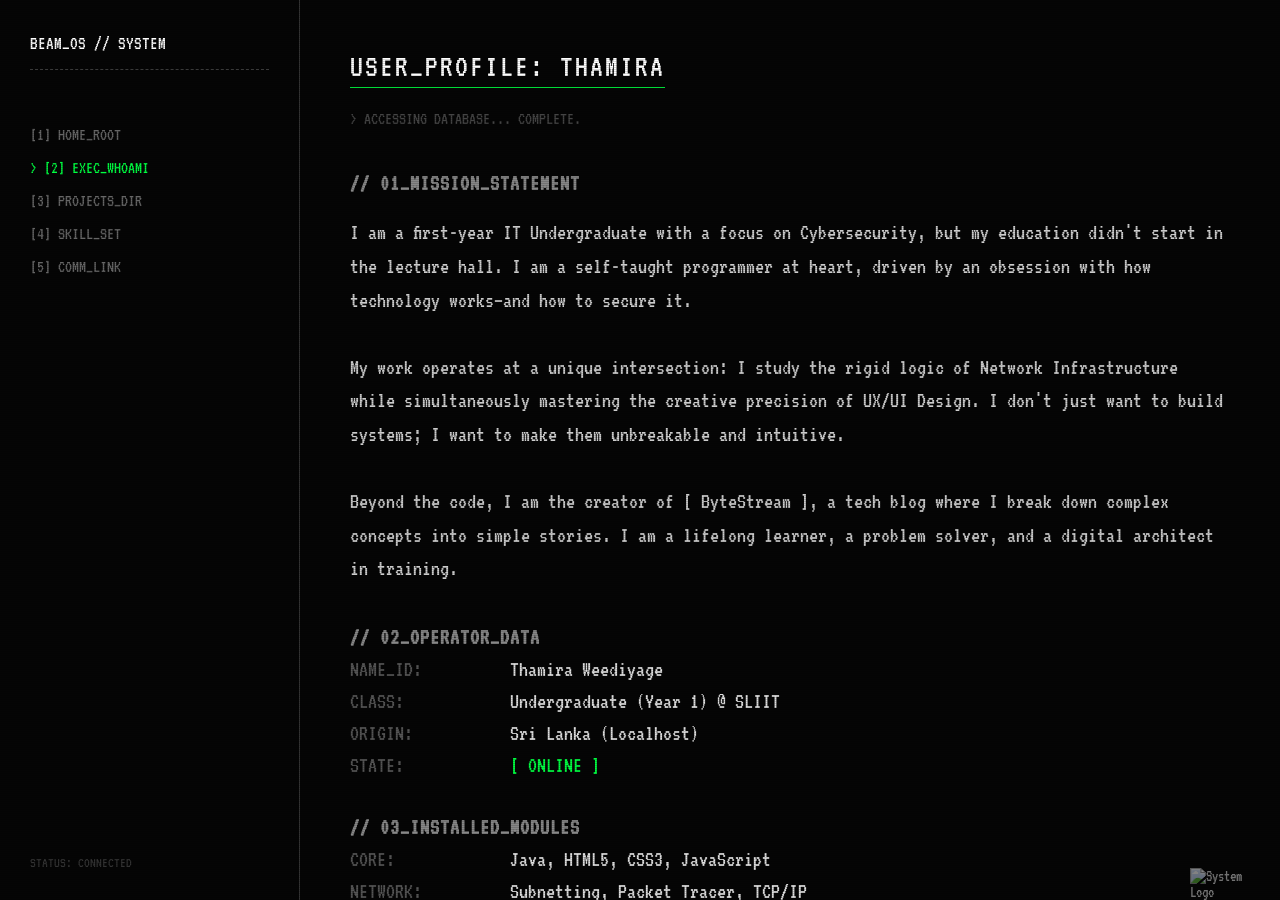
==== about_me.html @ 4b9a8a67 "Updated site style" ====
<!DOCTYPE html>
<html lang="en">
<head>
    <meta charset="UTF-8">
    <meta name="viewport" content="width=device-width, initial-scale=1.0">
    <title>SYSTEM_ROOT // ABOUT</title>
    <link rel="stylesheet" href="style.css">
    <link href="https://fonts.googleapis.com/css2?family=VT323&display=swap" rel="stylesheet">
    
    <style>
        /* --- CLEAN SPLIT LAYOUT (NO SHADING) --- */
        
        body {
            overflow: hidden; /* Stops whole page scrolling */
            background-color: #050505; /* Pure flat black background */
            /* Ensure no other background images interfere */
            background-image: none; 
        }

        .layout-container {
            display: flex;
            height: 100vh;
            width: 100vw;
            position: relative;
            z-index: 5;
        }

        /* --- LEFT SIDEBAR (MENU) --- */
        .sidebar {
            width: 300px;
            height: 100%;
            /* SIMPLE DIVIDER LINE - NO BACKGROUND COLOR */
            border-right: 1px solid #333; 
            background: transparent; /* No shading, no dimming */
            padding: 30px;
            box-sizing: border-box;
            display: flex;
            flex-direction: column;
        }

        .sidebar-header {
            margin-bottom: 40px;
            border-bottom: 1px dashed #444;
            padding-bottom: 10px;
        }

        .mini-title {
            font-size: 1.2rem;
            color: #fff;
            margin: 0;
            font-weight: normal;
        }

        .sidebar ul {
            list-style: none;
            padding: 0;
        }

        .sidebar li {
            margin-bottom: 15px;
            font-size: 1.1rem; /* Small, clean font */
        }

        .sidebar a {
            text-decoration: none;
            color: #666; /* Grey by default */
            display: block;
        }

        .sidebar a:hover, .sidebar a.active {
            color: #00ff41; /* Green when active */
        }

        /* --- RIGHT SIDE (CONTENT) --- */
        .main-content {
            flex: 1; 
            padding: 50px;
            overflow-y: auto; /* Scroll ONLY the text */
            background: transparent; /* No tinting */
        }

        /* Hide scrollbar */
        .main-content::-webkit-scrollbar { width: 0px; }

        /* --- TYPOGRAPHY (SMALL & CRISP) --- */
        h1 {
            font-size: 2rem; /* Small, professional header */
            margin-top: 0;
            color: #fff;
            border-bottom: 1px solid #00ff41;
            display: inline-block;
            padding-bottom: 5px;
            text-transform: uppercase;
        }

        h2 {
            font-size: 1.4rem;
            color: #888;
            margin-top: 40px;
            margin-bottom: 10px;
            text-transform: uppercase;
            letter-spacing: 1px;
            border: none;
        }

        p {
            font-size: 1.1rem;
            line-height: 1.5;
            color: #ccc;
            max-width: 900px;
            margin-bottom: 20px;
        }

        /* THE DATA GRID */
        .data-grid {
            display: grid;
            grid-template-columns: 150px 1fr;
            gap: 10px;
            font-size: 1.4rem;
            margin-bottom: 10px;
        }

        .label {
            color: #555; /* Dark grey label */
        }

        .value {
            color: #e0e0e0; /* Light grey text */
        }

        /* --- FALLOUT BLINK ANIMATION --- */
        .blink-anim {
            color: #00ff41; /* Fallout Neon Green */
            font-weight: bold;
            text-shadow: 0 0 5px rgba(0, 255, 65, 0.8); /* CRT Glow Effect */
            
            /* The Animation: 1 second loop, distinct ON/OFF steps */
            animation: blink 1s steps(2, start) infinite;
        }

        @keyframes blink {
            to {
                visibility: hidden;
            }
        }

    </style>
</head>
<body>

    <div class="layout-container">
        
        <aside class="sidebar">
            <div class="sidebar-header">
                <p class="mini-title">BEAM_OS // SYSTEM</p>
            </div>

            <nav>
                <ul>
                    <li><a href="index.html">[1] HOME_ROOT</a></li>
                    <li><a href="#" class="active">> [2] EXEC_WHOAMI</a></li>
                    <li><a href="#">[3] PROJECTS_DIR</a></li>
                    <li><a href="#">[4] SKILL_SET</a></li>
                    <li><a href="#">[5] COMM_LINK</a></li>
                </ul>
            </nav>

            <div style="margin-top: auto; font-size: 0.9rem; color: #333;">
                STATUS: CONNECTED
            </div>
        </aside>

        <main class="main-content">
            
            <h1>USER_PROFILE: THAMIRA</h1>
            
            <p style="color: #444; margin-bottom: 30px;">
                > ACCESSING DATABASE... COMPLETE.
            </p>

            <h2>// 01_MISSION_STATEMENT</h2>
            <p style="font-size:1.4rem;">

            I am a first-year IT Undergraduate with a focus on Cybersecurity, but my education didn't start in the lecture hall. I am a self-taught programmer at heart, driven by an obsession with how technology works—and how to secure it.


            <br><br>My work operates at a unique intersection: I study the rigid logic of Network Infrastructure while simultaneously mastering the creative precision of UX/UI Design. I don't just want to build systems; I want to make them unbreakable and intuitive.


            <br><br>Beyond the code, I am the creator of [ ByteStream ], a tech blog where I break down complex concepts into simple stories. I am a lifelong learner, a problem solver, and a digital architect in training.
            </p>

            <h2>// 02_OPERATOR_DATA</h2>
            <div class="data-grid">
                <div class="label">NAME_ID:</div>
                <div class="value">Thamira Weediyage</div>

                <div class="label">CLASS:</div>
                <div class="value">Undergraduate (Year 1) @ SLIIT</div>

                <div class="label">ORIGIN:</div>
                <div class="value">Sri Lanka (Localhost)</div>

                <div class="label">STATE:</div>
                <div class="value" style="color: #00ff41;">[ ONLINE ]</div>
                
            </div>

            <h2>// 03_INSTALLED_MODULES</h2>
            <div class="data-grid">
                <div class="label">CORE:</div>
                <div class="value">Java, HTML5, CSS3, JavaScript</div>

                <div class="label">NETWORK:</div>
                <div class="value">Subnetting, Packet Tracer, TCP/IP</div>

                <div class="label">TOOLS:</div>
                <div class="value">Git, VS Code, Linux Terminal</div>
            </div>

            <h2>// 04_SYSTEM_LOGS</h2>
            <div class="data-grid">
                <div class="label">2024-NOW:</div>
                <div class="value">BSc Information Technology</div>

                <div class="label">2022-2023:</div>
                <div class="value">Higher Education @ [St. Joseph's College, Maradana]</div>
            </div>

        </main>

    </div>

    <div class="scanlines" style="opacity: 0.3;"></div>

    <script type="module" src="script.js"></script>
    <img src="glitch_effect-1.gif" alt="System Logo" class="corner-logo">
</body>
</html>
---- style.css ----
/* RESET & BASIC SETUP */
:root {
    --bg-color: #050505; /* Deep black, not pure black */
    --text-color: #e0e0e0; /* Off-white for analog feel */
    --accent-color: #ff3366; /* Slight pinkish glitch accent */
    --font-stack: 'VT323', monospace;
}

.corner-logo {
    position: fixed; /* This makes it stay in place when scrolling */
    bottom: 0px;    /* Distance from the bottom of the screen */
    right: 30px;     /* Distance from the right of the screen */
    width: 60px;     /* Adjust size as needed */
    height: auto;    /* Keeps the aspect ratio correct */
    z-index: 100;    /* Ensures it sits on top of text/scanlines */
    opacity: 0.5;    /* Optional: Makes it slightly see-through like a watermark */
}

body {
    background-color: var(--bg-color);
    color: var(--text-color);
    font-family: var(--font-stack);
    margin: 0;
    padding: 0;
    overflow: hidden; /* Prevents scrollbars from breaking immersion */
    height: 100vh;
    display: flex;
    justify-content: center;
    align-items: center;
}

/* CONTAINER */
.screen {
    width: 90%;
    max-width: 800px;
    z-index: 2; /* Sits above background, below effects */
    position: relative;
}

/* TYPOGRAPHY */
h1 {
    font-size: 4rem;
    margin: 0;
    text-transform: uppercase;
    font-weight: 400;
    letter-spacing: 2px;
    position: relative;
    display: inline-block;
}

.subtitle {
    font-size: 1.2rem;
    opacity: 0.7;
    margin-bottom: 3rem;
    border-bottom: 1px solid #333;
    padding-bottom: 10px;
    display: inline-block;
    width: 100%;
}

ul {
    list-style: none;
    padding: 0;
}

li {
    font-size: 1.8rem;
    margin: 10px 0;
    cursor: pointer;
    transition: color 0.2s;
}

li:hover {
    color: #4AF262;
    text-shadow: 0 0 8px #4AF262;
}

.key {
    color: #666;
    margin-right: 15px;
}

/* TEXT EFFECTS */
.blink {
    animation: blinker 1s linear infinite;
}

@keyframes blinker {
    50% { opacity: 0; }
}

/* THE GLITCH EFFECT (RGB SPLIT) */
.glitch {
    position: relative;
    color: var(--text-color);
}

/* Creates a copy of the text in Red and Blue, offset slightly */
.glitch::before, .glitch::after {
    content: attr(data-text);
    position: absolute;
    top: 0;
    left: 0;
    width: 100%;
    height: 100%;
    background: var(--bg-color);
}

.glitch::before {
    left: 2px;
    text-shadow: -1px 0 #ff00c1;
    clip: rect(44px, 450px, 56px, 0);
    animation: glitch-anim 5s infinite linear alternate-reverse;
}

.glitch::after {
    left: -2px;
    text-shadow: -1px 0 #00fff9;
    clip: rect(44px, 450px, 56px, 0);
    animation: glitch-anim2 5s infinite linear alternate-reverse;
}

/* OVERLAY EFFECTS (CRT MONITOR LOOK) */
.scanlines {
    position: fixed;
    top: 0;
    left: 0;
    width: 100vw;
    height: 100vh;
    background: repeating-linear-gradient(
        0deg,
        rgba(0, 0, 0, 0.5) 0px,
        rgba(0, 0, 0, 0.5) 1px,
        transparent 1px,
        transparent 2px
    );
    pointer-events: none; /* Allows you to click through it */
    z-index: 10;
    opacity: 0.6;
}

.vignette {
    position: fixed;
    top: 0;
    left: 0;
    width: 100vw;
    height: 100vh;
    background: radial-gradient(circle, transparent 60%, black 100%);
    pointer-events: none;
    z-index: 11;
}

/* GLITCH ANIMATION KEYFRAMES */
@keyframes glitch-anim {
    0% { clip: rect(30px, 9999px, 10px, 0); }
    5% { clip: rect(70px, 9999px, 90px, 0); }
    10% { clip: rect(20px, 9999px, 50px, 0); }
    100% { clip: rect(80px, 9999px, 10px, 0); }
}

@keyframes glitch-anim2 {
    0% { clip: rect(10px, 9999px, 80px, 0); }
    20% { clip: rect(80px, 9999px, 10px, 0); }
    40% { clip: rect(40px, 9999px, 50px, 0); }
    100% { clip: rect(30px, 9999px, 90px, 0); }
}
  /*Home Page hover animation*/

 /* Add this to style.css */

nav a {
    text-decoration: none;  /* Removes the underline */
    color: inherit;         /* Forces it to be the same color as the rest of your text */
}

nav a:visited {
    color: inherit;         /* Prevents it from turning purple after you click it */
}

/* Optional: If you want to be extra safe, target the specific class you made */
.home-link {
    text-decoration: none;
    color: inherit;
}

/* BOOT SCREEN OVERLAY */
#boot-screen {
    position: fixed;
    top: 0;
    left: 0;
    width: 100vw;
    height: 100vh;
    background-color: #000; /* Pure black to hide the site */
    z-index: 9999; /* Sits on top of EVERYTHING */
    display: flex;
    justify-content: flex-start;
    align-items: flex-start;
    padding: 50px;
    font-family: 'VT323', monospace;
    color: #ccc;
    font-size: 1.5rem;
}

.boot-text p {
    margin: 5px 0;
}

.hidden {
    display: none; /* Hides lines initially */
}

.green {
    color: #00ff41;
    font-weight: bold;
}

/* FADE OUT ANIMATION */
.fade-out {
    opacity: 0;
    pointer-events: none; /* Lets you click through it after it fades */
    transition: opacity 1s ease-out;
}
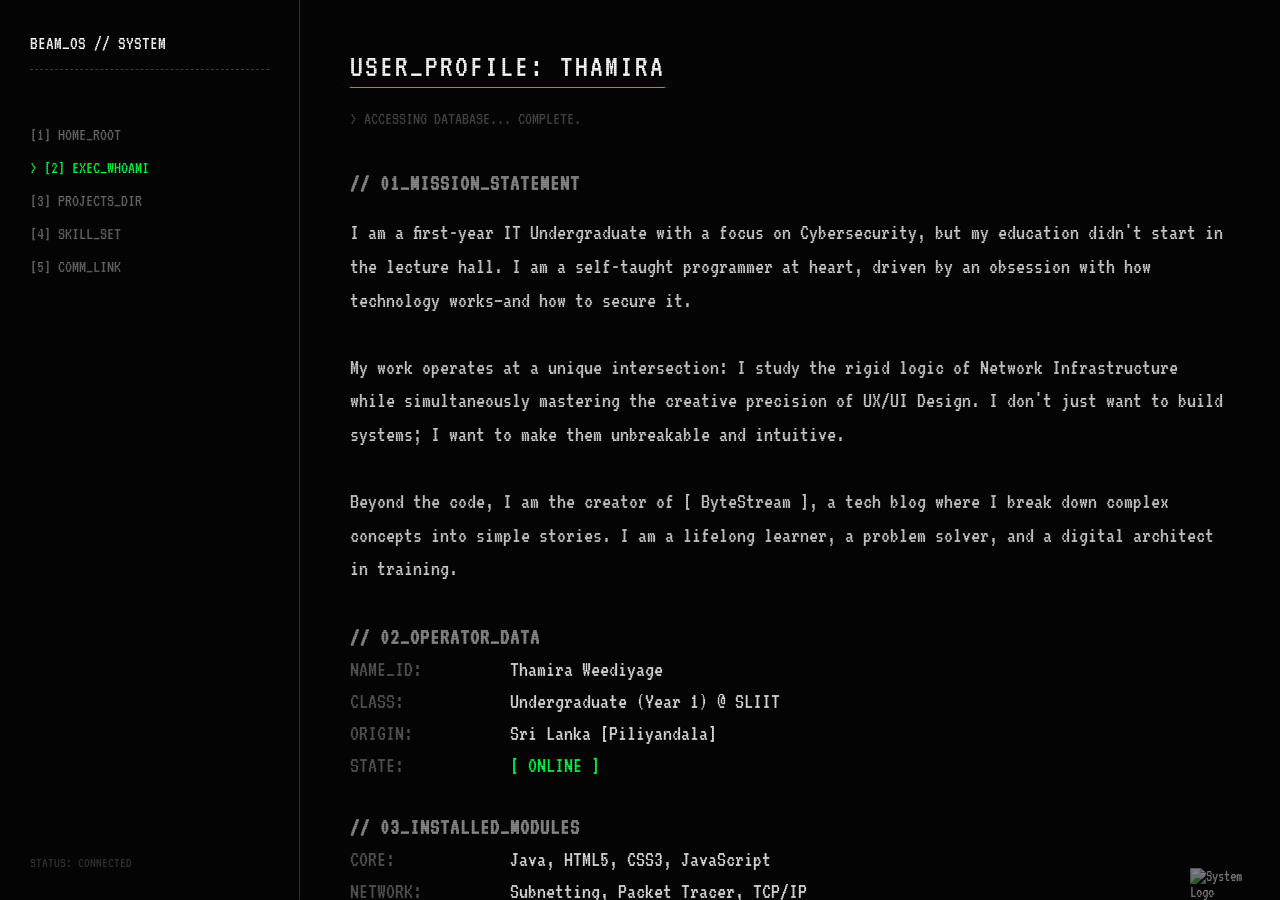
==== commit 018dbe5f: "Update about_me.html" ====
--- a/about_me.html
+++ b/about_me.html
@@ -199,7 +199,7 @@
                 <div class="value">Undergraduate (Year 1) @ SLIIT</div>
 
                 <div class="label">ORIGIN:</div>
-                <div class="value">Sri Lanka (Localhost)</div>
+                <div class="value">Sri Lanka [Piliyandala]</div>
 
                 <div class="label">STATE:</div>
                 <div class="value" style="color: #00ff41;">[ ONLINE ]</div>
@@ -220,10 +220,10 @@
 
             <h2>// 04_SYSTEM_LOGS</h2>
             <div class="data-grid">
-                <div class="label">2024-NOW:</div>
-                <div class="value">BSc Information Technology</div>
-
-                <div class="label">2022-2023:</div>
+                <div class="label">2025-NOW:</div>
+                <div class="value">BSc Information Technology @ [SLIIT]</div>
+
+                <div class="label">2016-2023:</div>
                 <div class="value">Higher Education @ [St. Joseph's College, Maradana]</div>
             </div>
 
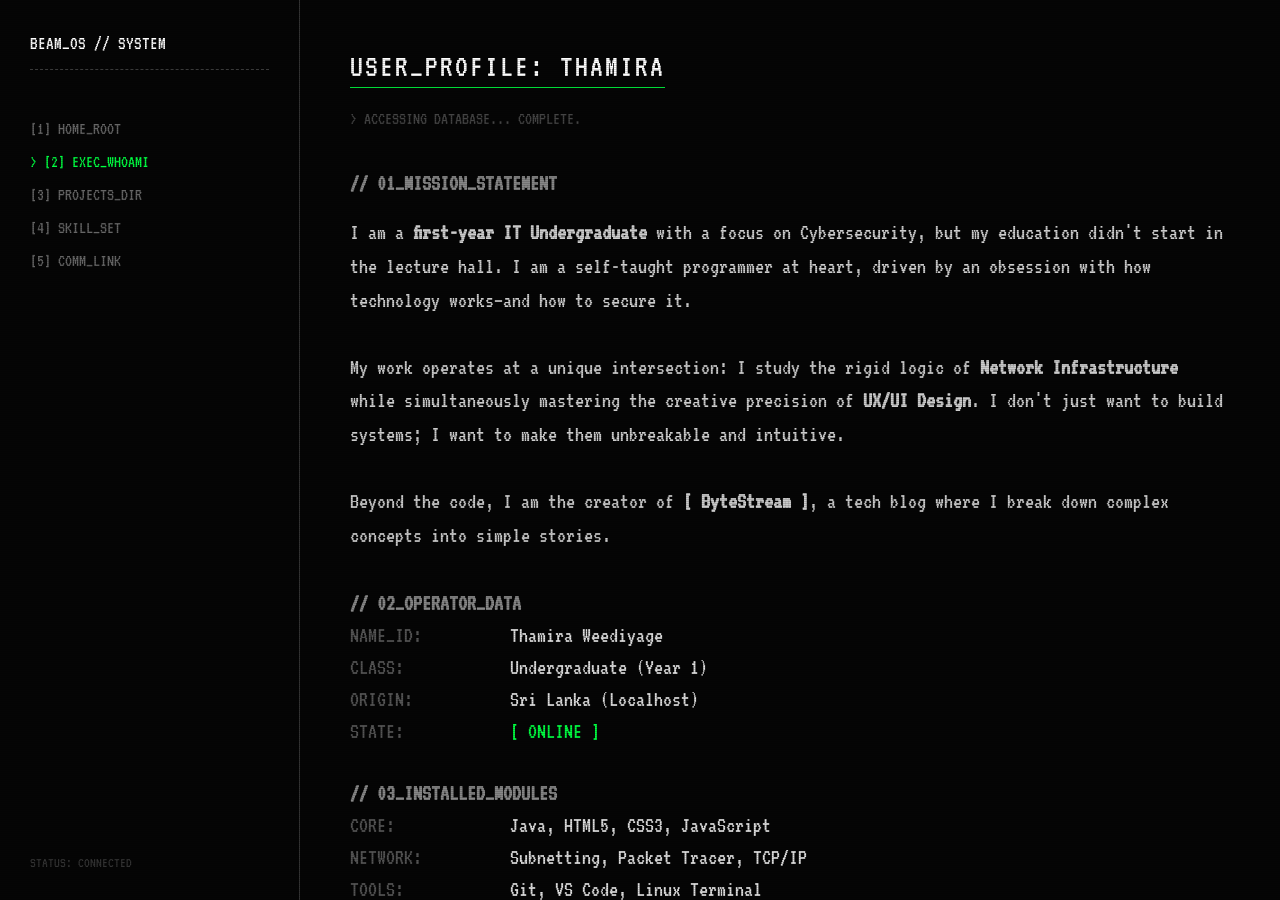
==== commit 5112e47b: "Update about_me.html" ====
--- a/about_me.html
+++ b/about_me.html
@@ -8,13 +8,10 @@
     <link href="https://fonts.googleapis.com/css2?family=VT323&display=swap" rel="stylesheet">
     
     <style>
-        /* --- CLEAN SPLIT LAYOUT (NO SHADING) --- */
-        
+        /* --- GLOBAL STYLES --- */
         body {
-            overflow: hidden; /* Stops whole page scrolling */
-            background-color: #050505; /* Pure flat black background */
-            /* Ensure no other background images interfere */
-            background-image: none; 
+            overflow: hidden; /* Stops whole page scrolling on desktop */
+            background-color: #050505;
         }
 
         .layout-container {
@@ -25,17 +22,18 @@
             z-index: 5;
         }
 
-        /* --- LEFT SIDEBAR (MENU) --- */
+        /* --- SIDEBAR (DESKTOP DEFAULT) --- */
         .sidebar {
             width: 300px;
             height: 100%;
-            /* SIMPLE DIVIDER LINE - NO BACKGROUND COLOR */
             border-right: 1px solid #333; 
-            background: transparent; /* No shading, no dimming */
             padding: 30px;
             box-sizing: border-box;
             display: flex;
             flex-direction: column;
+            background: transparent;
+            /* Keeps the sidebar fixed in place */
+            flex-shrink: 0; 
         }
 
         .sidebar-header {
@@ -48,102 +46,145 @@
             font-size: 1.2rem;
             color: #fff;
             margin: 0;
-            font-weight: normal;
-        }
-
+        }
+
+        /* NAVIGATION LIST */
         .sidebar ul {
             list-style: none;
             padding: 0;
+            margin: 0;
         }
 
         .sidebar li {
             margin-bottom: 15px;
-            font-size: 1.1rem; /* Small, clean font */
+            font-size: 1.1rem;
         }
 
         .sidebar a {
             text-decoration: none;
-            color: #666; /* Grey by default */
+            color: #666; 
             display: block;
+            transition: color 0.2s;
         }
 
         .sidebar a:hover, .sidebar a.active {
-            color: #00ff41; /* Green when active */
-        }
-
-        /* --- RIGHT SIDE (CONTENT) --- */
+            color: #00ff41; 
+        }
+
+        /* THE MOBILE TOGGLE BUTTON (HIDDEN ON DESKTOP) */
+        .menu-toggle {
+            display: none; /* Invisible by default */
+            background: none;
+            border: 1px solid #333;
+            color: #00ff41;
+            font-family: 'VT323', monospace;
+            font-size: 1.2rem;
+            padding: 10px;
+            cursor: pointer;
+            text-align: left;
+            width: 100%;
+            margin-bottom: 15px;
+        }
+
+        .menu-toggle:hover {
+            background: rgba(0, 255, 65, 0.1);
+        }
+
+        /* --- MAIN CONTENT --- */
         .main-content {
             flex: 1; 
             padding: 50px;
-            overflow-y: auto; /* Scroll ONLY the text */
-            background: transparent; /* No tinting */
-        }
-
-        /* Hide scrollbar */
+            overflow-y: auto; 
+        }
+
         .main-content::-webkit-scrollbar { width: 0px; }
 
-        /* --- TYPOGRAPHY (SMALL & CRISP) --- */
-        h1 {
-            font-size: 2rem; /* Small, professional header */
-            margin-top: 0;
-            color: #fff;
-            border-bottom: 1px solid #00ff41;
-            display: inline-block;
-            padding-bottom: 5px;
-            text-transform: uppercase;
-        }
-
-        h2 {
-            font-size: 1.4rem;
-            color: #888;
-            margin-top: 40px;
-            margin-bottom: 10px;
-            text-transform: uppercase;
-            letter-spacing: 1px;
-            border: none;
-        }
-
-        p {
-            font-size: 1.1rem;
-            line-height: 1.5;
-            color: #ccc;
-            max-width: 900px;
-            margin-bottom: 20px;
-        }
-
-        /* THE DATA GRID */
-        .data-grid {
-            display: grid;
-            grid-template-columns: 150px 1fr;
-            gap: 10px;
-            font-size: 1.4rem;
-            margin-bottom: 10px;
-        }
-
-        .label {
-            color: #555; /* Dark grey label */
-        }
-
-        .value {
-            color: #e0e0e0; /* Light grey text */
-        }
-
-        /* --- FALLOUT BLINK ANIMATION --- */
-        .blink-anim {
-            color: #00ff41; /* Fallout Neon Green */
-            font-weight: bold;
-            text-shadow: 0 0 5px rgba(0, 255, 65, 0.8); /* CRT Glow Effect */
+        /* Corner Logo Styling */
+        /* --- CORNER LOGO STYLING (DESKTOP DEFAULT) --- */
+        .corner-logo {
+            position: fixed;  /* Sticks to the viewport */
+            bottom: 20px;     /* Distance from bottom */
+            right: 20px;      /* Distance from right */
+            width: 80px;      /* Desktop size */
+            z-index: 101;     /* Ensures it's on top */
+            opacity: 0.8;     /* Slight transparency on desktop */
+            pointer-events: none; /* Lets clicks pass through it */
+            transition: all 0.3s ease; /* Smooth transition when resizing window */
+        }
+
+        /* TYPOGRAPHY */
+        h1 { font-size: 2rem; margin-top: 0; color: #fff; border-bottom: 1px solid #00ff41; display: inline-block; padding-bottom: 5px; text-transform: uppercase; }
+        h2 { font-size: 1.4rem; color: #888; margin-top: 40px; margin-bottom: 10px; text-transform: uppercase; border: none; }
+        p { font-size: 1.1rem; line-height: 1.5; color: #ccc; max-width: 900px; margin-bottom: 20px; }
+
+        /* DATA GRID */
+        .data-grid { display: grid; grid-template-columns: 150px 1fr; gap: 10px; font-size: 1.4rem; margin-bottom: 10px; }
+        .label { color: #555; }
+        .value { color: #e0e0e0; }
+        
+        /* BLINK ANIMATION */
+        .status-alert { display: inline-block; padding: 0 5px; font-weight: bold; color: #00ff41; background-color: transparent; animation: alert-flash 1s steps(2, start) infinite; }
+        @keyframes alert-flash { 0% { background-color: #00ff41; color: #000; box-shadow: 0 0 10px #00ff41; } 50% { background-color: transparent; color: #00ff41; box-shadow: none; } 100% { background-color: #00ff41; color: #000; box-shadow: 0 0 10px #00ff41; } }
+
+        /* --- MOBILE RESPONSIVE STYLES --- */
+        @media (max-width: 768px) {
             
-            /* The Animation: 1 second loop, distinct ON/OFF steps */
-            animation: blink 1s steps(2, start) infinite;
-        }
-
-        @keyframes blink {
-            to {
-                visibility: hidden;
-            }
-        }
-
+            /* 1. Stack the layout vertically */
+            .layout-container {
+                flex-direction: column;
+            }
+
+            /* 2. Adjust Sidebar Dimensions */
+            .sidebar {
+                width: 100%;
+                height: auto; /* Only take up necessary space */
+                border-right: none;
+                border-bottom: 1px solid #333;
+                padding: 20px;
+            }
+
+            /* 3. Hide the Header text on mobile to save space */
+            .sidebar-header {
+                display: none;
+            }
+
+            /* 4. Show the Toggle Button */
+            .menu-toggle {
+                display: block;
+            }
+
+            /* 5. Hide the actual links by default */
+            #nav-links {
+                display: none;
+                margin-top: 10px;
+                padding-left: 10px;
+                border-left: 1px dashed #333; /* Visual folder tree line */
+            }
+
+            /* 6. Class to show links when open */
+            #nav-links.open {
+                display: block;
+            }
+
+            /* 7. Adjust content padding */
+            .main-content {
+                padding: 20px;
+            }
+            
+            /* 8. Make H1 smaller on mobile */
+            h1 {
+                font-size: 1.5rem;
+            }
+            .corner-logo {
+                position: relative; /* Stops it from being fixed to the corner */
+                display: block;     /* Makes it behave like a block element so we can center it */
+                margin: 40px auto;  /* 40px margin top/bottom, 'auto' left/right centers it */
+                width: 60px;        /* Slightly smaller on mobile */
+                opacity: 1;         /* Full visibility at the end of the page */
+                bottom: auto;       /* Reset desktop positioning */
+                right: auto;        /* Reset desktop positioning */
+            }
+        }
     </style>
 </head>
 <body>
@@ -155,7 +196,11 @@
                 <p class="mini-title">BEAM_OS // SYSTEM</p>
             </div>
 
-            <nav>
+            <button id="menu-btn" class="menu-toggle">
+                > [ ACCESS_MENU ]
+            </button>
+
+            <nav id="nav-links">
                 <ul>
                     <li><a href="index.html">[1] HOME_ROOT</a></li>
                     <li><a href="#" class="active">> [2] EXEC_WHOAMI</a></li>
@@ -165,7 +210,7 @@
                 </ul>
             </nav>
 
-            <div style="margin-top: auto; font-size: 0.9rem; color: #333;">
+            <div class="desktop-status" style="margin-top: auto; font-size: 0.9rem; color: #333;">
                 STATUS: CONNECTED
             </div>
         </aside>
@@ -179,15 +224,12 @@
             </p>
 
             <h2>// 01_MISSION_STATEMENT</h2>
-            <p style="font-size:1.4rem;">
-
-            I am a first-year IT Undergraduate with a focus on Cybersecurity, but my education didn't start in the lecture hall. I am a self-taught programmer at heart, driven by an obsession with how technology works—and how to secure it.
-
-
-            <br><br>My work operates at a unique intersection: I study the rigid logic of Network Infrastructure while simultaneously mastering the creative precision of UX/UI Design. I don't just want to build systems; I want to make them unbreakable and intuitive.
-
-
-            <br><br>Beyond the code, I am the creator of [ ByteStream ], a tech blog where I break down complex concepts into simple stories. I am a lifelong learner, a problem solver, and a digital architect in training.
+            <p style="font-size: 1.4rem;">
+                I am a <strong>first-year IT Undergraduate</strong> with a focus on Cybersecurity, but my education didn't start in the lecture hall. I am a self-taught programmer at heart, driven by an obsession with how technology works—and how to secure it.
+                <br><br>
+                My work operates at a unique intersection: I study the rigid logic of <strong>Network Infrastructure</strong> while simultaneously mastering the creative precision of <strong>UX/UI Design</strong>. I don't just want to build systems; I want to make them unbreakable and intuitive.
+                <br><br>
+                Beyond the code, I am the creator of <strong>[ ByteStream ]</strong>, a tech blog where I break down complex concepts into simple stories.
             </p>
 
             <h2>// 02_OPERATOR_DATA</h2>
@@ -196,14 +238,16 @@
                 <div class="value">Thamira Weediyage</div>
 
                 <div class="label">CLASS:</div>
-                <div class="value">Undergraduate (Year 1) @ SLIIT</div>
+                <div class="value">Undergraduate (Year 1)</div>
 
                 <div class="label">ORIGIN:</div>
-                <div class="value">Sri Lanka [Piliyandala]</div>
+                <div class="value">Sri Lanka (Localhost)</div>
+
+
 
                 <div class="label">STATE:</div>
                 <div class="value" style="color: #00ff41;">[ ONLINE ]</div>
-                
+
             </div>
 
             <h2>// 03_INSTALLED_MODULES</h2>
@@ -220,11 +264,11 @@
 
             <h2>// 04_SYSTEM_LOGS</h2>
             <div class="data-grid">
-                <div class="label">2025-NOW:</div>
-                <div class="value">BSc Information Technology @ [SLIIT]</div>
-
-                <div class="label">2016-2023:</div>
-                <div class="value">Higher Education @ [St. Joseph's College, Maradana]</div>
+                <div class="label">2024-NOW:</div>
+                <div class="value">BSc Information Technology</div>
+
+                <div class="label">2022-2023:</div>
+                <div class="value">Secondary Education</div>
             </div>
 
         </main>
@@ -233,7 +277,29 @@
 
     <div class="scanlines" style="opacity: 0.3;"></div>
 
+    <script>
+        document.addEventListener("DOMContentLoaded", () => {
+            const menuBtn = document.getElementById("menu-btn");
+            const navLinks = document.getElementById("nav-links");
+
+            menuBtn.addEventListener("click", () => {
+                // Toggle the 'open' class
+                navLinks.classList.toggle("open");
+
+                // Change the text based on state
+                if (navLinks.classList.contains("open")) {
+                    menuBtn.innerText = "v [ CLOSE_MENU ]";
+                    menuBtn.style.color = "#fff"; // Optional: Highlight white when open
+                } else {
+                    menuBtn.innerText = "> [ ACCESS_MENU ]";
+                    menuBtn.style.color = "#00ff41"; // Return to green
+                }
+            });
+        });
+    </script>
+
     <script type="module" src="script.js"></script>
-    <img src="glitch_effect-1.gif" alt="System Logo" class="corner-logo">
 </body>
-</html>+</html>
+
+
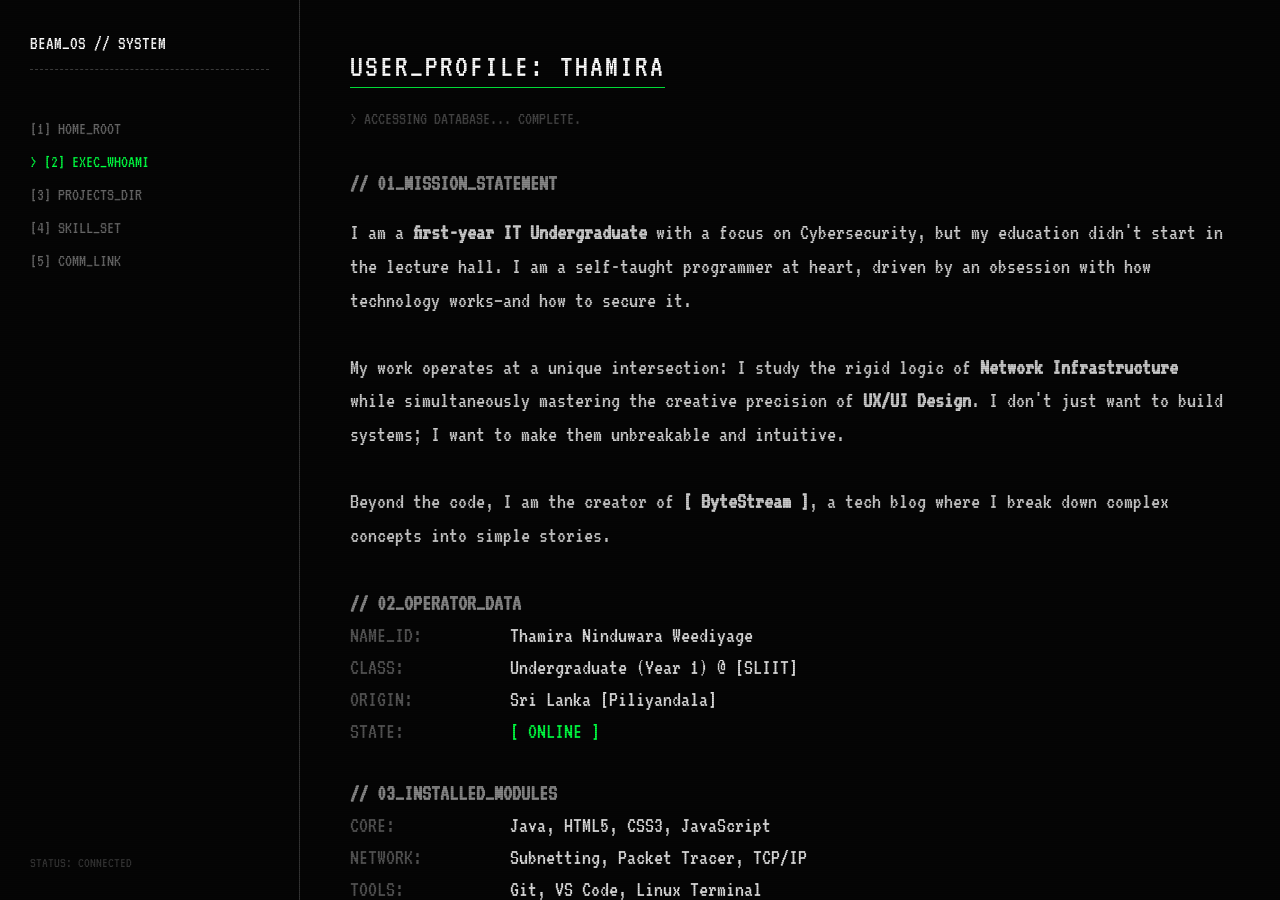
==== commit e6d4c9dc: "Update about_me.html" ====
--- a/about_me.html
+++ b/about_me.html
@@ -235,13 +235,13 @@
             <h2>// 02_OPERATOR_DATA</h2>
             <div class="data-grid">
                 <div class="label">NAME_ID:</div>
-                <div class="value">Thamira Weediyage</div>
+                <div class="value">Thamira Ninduwara Weediyage</div>
 
                 <div class="label">CLASS:</div>
-                <div class="value">Undergraduate (Year 1)</div>
+                <div class="value">Undergraduate (Year 1) @ [SLIIT]</div>
 
                 <div class="label">ORIGIN:</div>
-                <div class="value">Sri Lanka (Localhost)</div>
+                <div class="value">Sri Lanka [Piliyandala]</div>
 
 
 
@@ -264,11 +264,11 @@
 
             <h2>// 04_SYSTEM_LOGS</h2>
             <div class="data-grid">
-                <div class="label">2024-NOW:</div>
-                <div class="value">BSc Information Technology</div>
-
-                <div class="label">2022-2023:</div>
-                <div class="value">Secondary Education</div>
+                <div class="label">2025-NOW:</div>
+                <div class="value">BSc Information Technology @ [SLIIT]</div>
+
+                <div class="label">2016-2023:</div>
+                <div class="value">Higher Education @ [St. Joseph's College, Maradana]</div>
             </div>
 
         </main>
@@ -277,26 +277,7 @@
 
     <div class="scanlines" style="opacity: 0.3;"></div>
 
-    <script>
-        document.addEventListener("DOMContentLoaded", () => {
-            const menuBtn = document.getElementById("menu-btn");
-            const navLinks = document.getElementById("nav-links");
-
-            menuBtn.addEventListener("click", () => {
-                // Toggle the 'open' class
-                navLinks.classList.toggle("open");
-
-                // Change the text based on state
-                if (navLinks.classList.contains("open")) {
-                    menuBtn.innerText = "v [ CLOSE_MENU ]";
-                    menuBtn.style.color = "#fff"; // Optional: Highlight white when open
-                } else {
-                    menuBtn.innerText = "> [ ACCESS_MENU ]";
-                    menuBtn.style.color = "#00ff41"; // Return to green
-                }
-            });
-        });
-    </script>
+
 
     <script type="module" src="script.js"></script>
 </body>
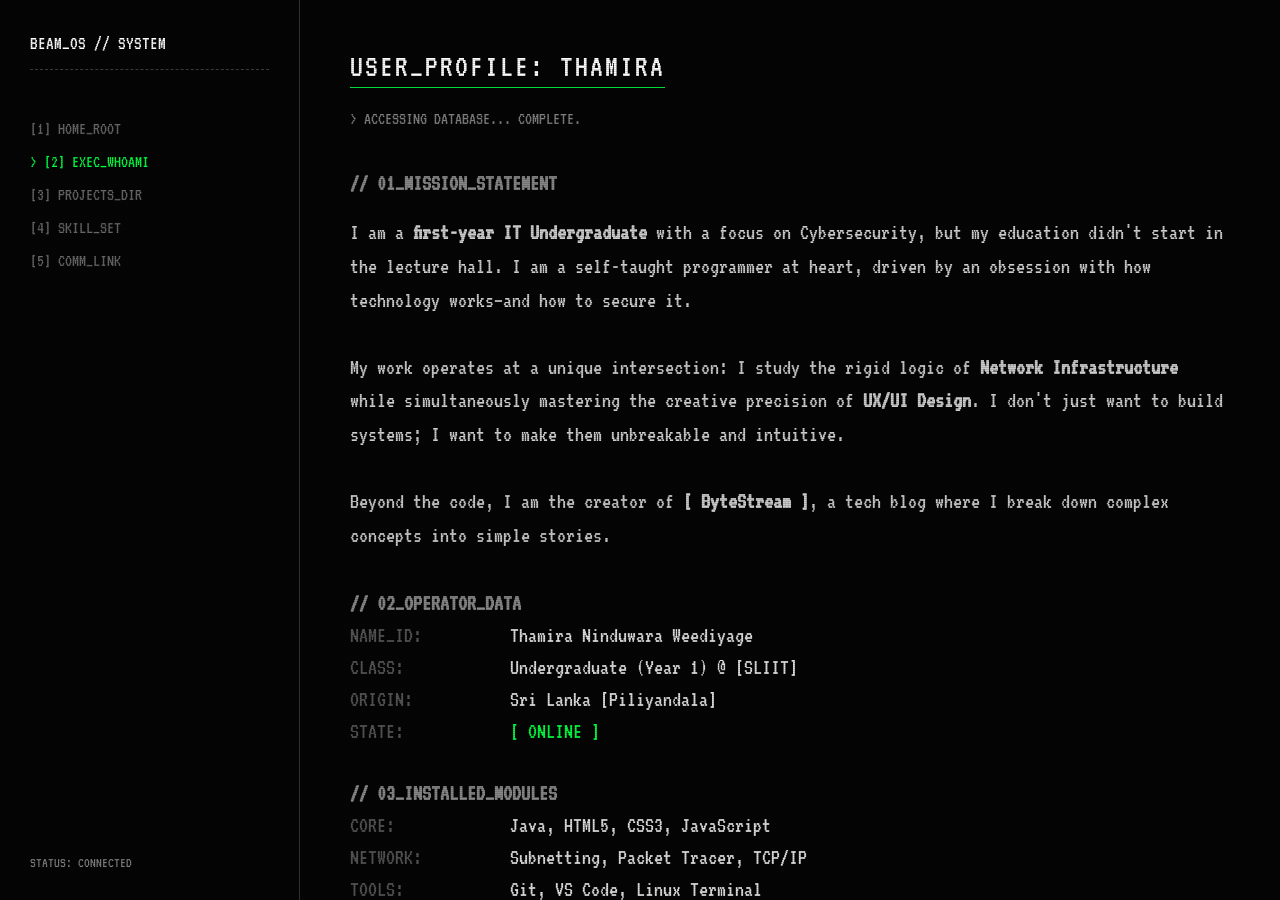
==== commit 3b076a9c: "Update about_me.html" ====
--- a/about_me.html
+++ b/about_me.html
@@ -99,19 +99,6 @@
 
         .main-content::-webkit-scrollbar { width: 0px; }
 
-        /* Corner Logo Styling */
-        /* --- CORNER LOGO STYLING (DESKTOP DEFAULT) --- */
-        .corner-logo {
-            position: fixed;  /* Sticks to the viewport */
-            bottom: 20px;     /* Distance from bottom */
-            right: 20px;      /* Distance from right */
-            width: 80px;      /* Desktop size */
-            z-index: 101;     /* Ensures it's on top */
-            opacity: 0.8;     /* Slight transparency on desktop */
-            pointer-events: none; /* Lets clicks pass through it */
-            transition: all 0.3s ease; /* Smooth transition when resizing window */
-        }
-
         /* TYPOGRAPHY */
         h1 { font-size: 2rem; margin-top: 0; color: #fff; border-bottom: 1px solid #00ff41; display: inline-block; padding-bottom: 5px; text-transform: uppercase; }
         h2 { font-size: 1.4rem; color: #888; margin-top: 40px; margin-bottom: 10px; text-transform: uppercase; border: none; }
@@ -174,15 +161,6 @@
             /* 8. Make H1 smaller on mobile */
             h1 {
                 font-size: 1.5rem;
-            }
-            .corner-logo {
-                position: relative; /* Stops it from being fixed to the corner */
-                display: block;     /* Makes it behave like a block element so we can center it */
-                margin: 40px auto;  /* 40px margin top/bottom, 'auto' left/right centers it */
-                width: 60px;        /* Slightly smaller on mobile */
-                opacity: 1;         /* Full visibility at the end of the page */
-                bottom: auto;       /* Reset desktop positioning */
-                right: auto;        /* Reset desktop positioning */
             }
         }
     </style>
@@ -210,7 +188,7 @@
                 </ul>
             </nav>
 
-            <div class="desktop-status" style="margin-top: auto; font-size: 0.9rem; color: #333;">
+            <div class="desktop-status" style="margin-top: auto; font-size: 0.9rem; color: #807e7e;">
                 STATUS: CONNECTED
             </div>
         </aside>
@@ -219,7 +197,7 @@
             
             <h1>USER_PROFILE: THAMIRA</h1>
             
-            <p style="color: #444; margin-bottom: 30px;">
+            <p style="color: #807e7e; margin-bottom: 30px;">
                 > ACCESSING DATABASE... COMPLETE.
             </p>
 
@@ -267,7 +245,7 @@
                 <div class="label">2025-NOW:</div>
                 <div class="value">BSc Information Technology @ [SLIIT]</div>
 
-                <div class="label">2016-2023:</div>
+                <div class="label">2016-2024:</div>
                 <div class="value">Higher Education @ [St. Joseph's College, Maradana]</div>
             </div>
 
@@ -277,7 +255,26 @@
 
     <div class="scanlines" style="opacity: 0.3;"></div>
 
-
+    <script>
+        document.addEventListener("DOMContentLoaded", () => {
+            const menuBtn = document.getElementById("menu-btn");
+            const navLinks = document.getElementById("nav-links");
+
+            menuBtn.addEventListener("click", () => {
+                // Toggle the 'open' class
+                navLinks.classList.toggle("open");
+
+                // Change the text based on state
+                if (navLinks.classList.contains("open")) {
+                    menuBtn.innerText = "v [ CLOSE_MENU ]";
+                    menuBtn.style.color = "#fff"; // Optional: Highlight white when open
+                } else {
+                    menuBtn.innerText = "> [ ACCESS_MENU ]";
+                    menuBtn.style.color = "#00ff41"; // Return to green
+                }
+            });
+        });
+    </script>
 
     <script type="module" src="script.js"></script>
 </body>
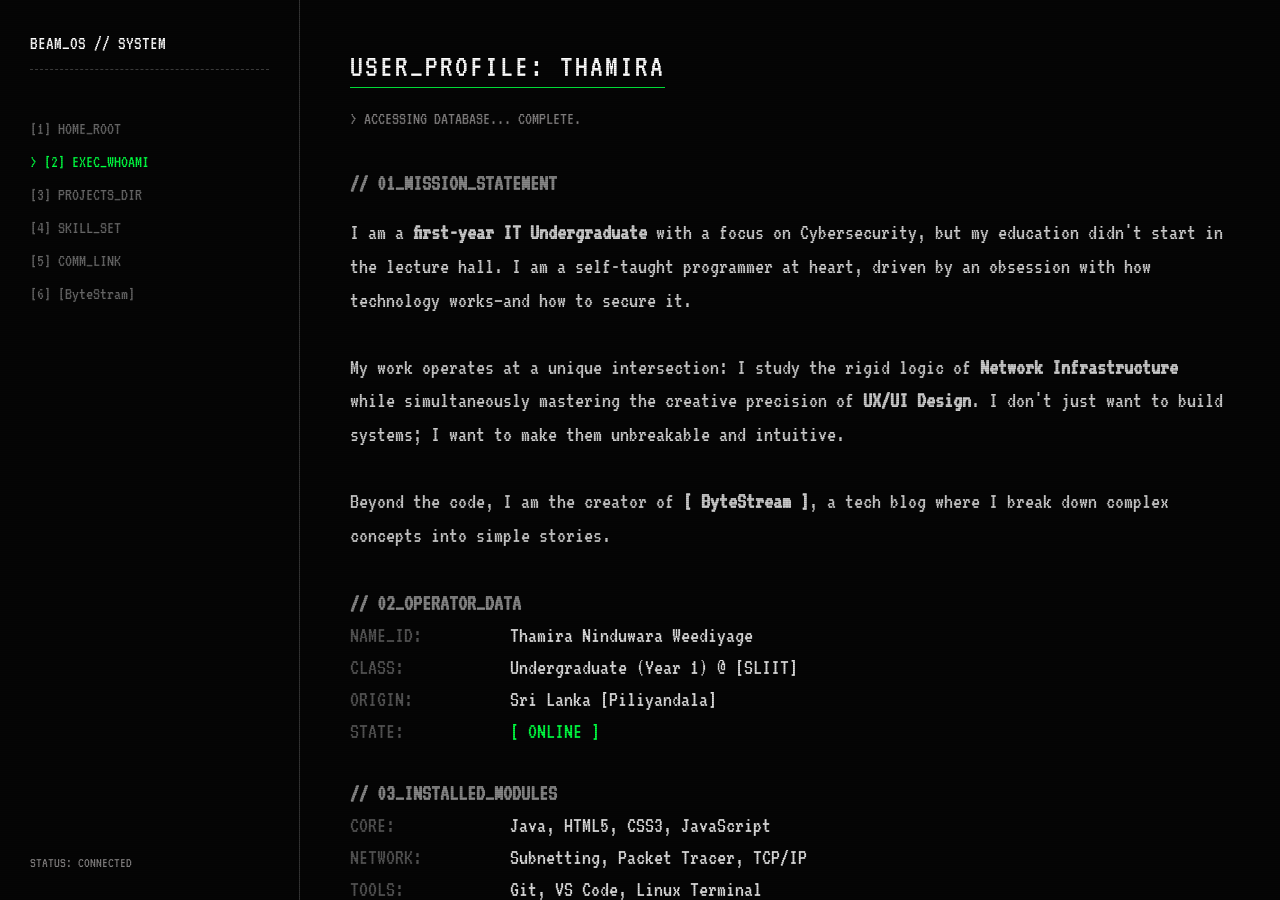
==== commit cfd3bb2b: "Update about_me.html" ====
--- a/about_me.html
+++ b/about_me.html
@@ -185,6 +185,7 @@
                     <li><a href="#">[3] PROJECTS_DIR</a></li>
                     <li><a href="#">[4] SKILL_SET</a></li>
                     <li><a href="#">[5] COMM_LINK</a></li>
+                    <li><a href="https://thamiraweediyage.wordpress.com/">[6] [ByteStram]</a></li>
                 </ul>
             </nav>
 
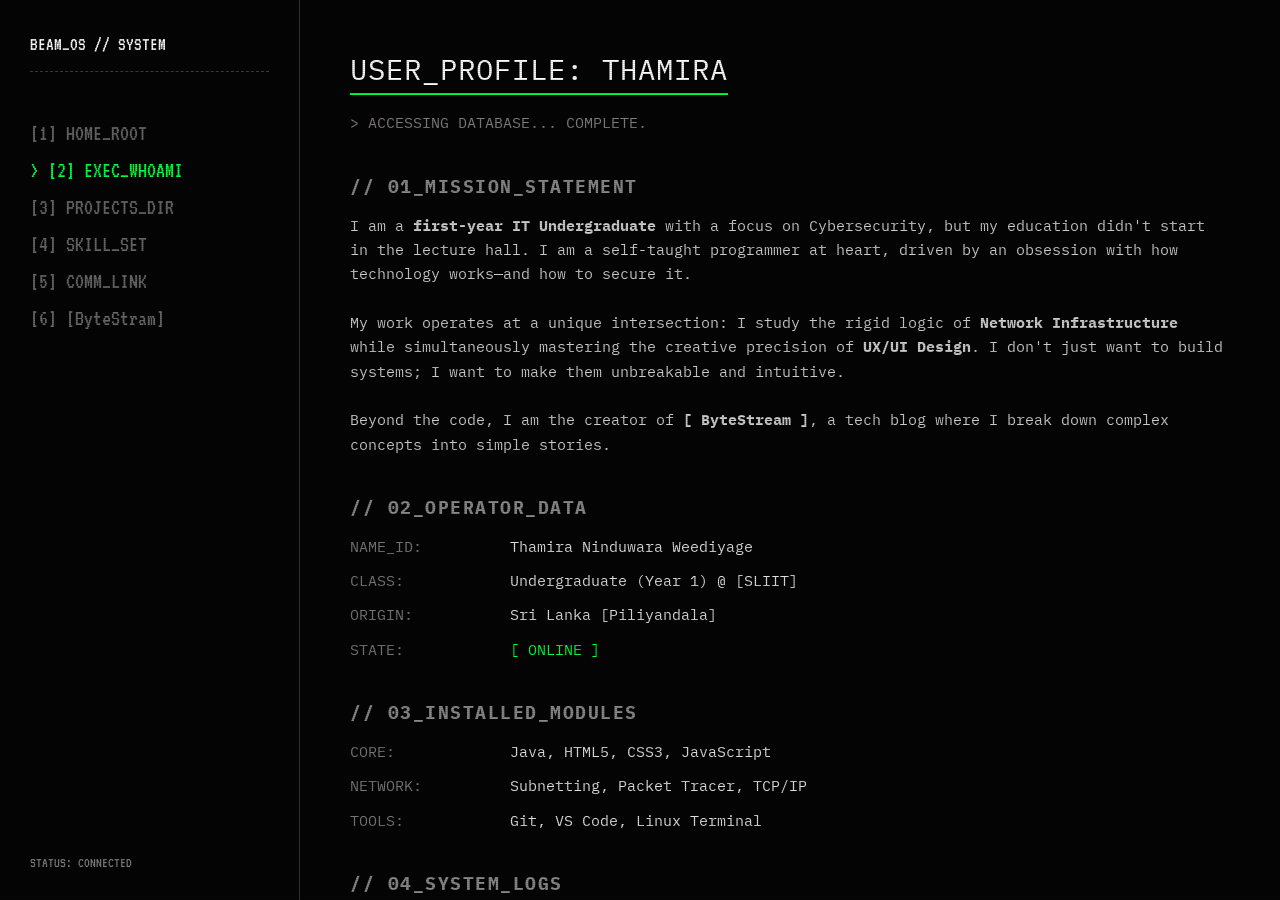
==== commit e198227f: "update: update typography, increase sidebar font sizes, and add IBM Plex Mono font family" ====
--- a/about_me.html
+++ b/about_me.html
@@ -5,7 +5,7 @@
     <meta name="viewport" content="width=device-width, initial-scale=1.0">
     <title>SYSTEM_ROOT // ABOUT</title>
     <link rel="stylesheet" href="style.css">
-    <link href="https://fonts.googleapis.com/css2?family=VT323&display=swap" rel="stylesheet">
+    <link href="https://fonts.googleapis.com/css2?family=VT323&family=IBM+Plex+Mono:ital,wght@0,300;0,400;0,500;0,600;0,700;1,300;1,400;1,500;1,600;1,700&display=swap" rel="stylesheet">
     
     <style>
         /* --- GLOBAL STYLES --- */
@@ -57,7 +57,7 @@
 
         .sidebar li {
             margin-bottom: 15px;
-            font-size: 1.1rem;
+            font-size: 1.4rem;
         }
 
         .sidebar a {
@@ -78,7 +78,7 @@
             border: 1px solid #333;
             color: #00ff41;
             font-family: 'VT323', monospace;
-            font-size: 1.2rem;
+            font-size: 1.5rem;
             padding: 10px;
             cursor: pointer;
             text-align: left;
@@ -95,18 +95,19 @@
             flex: 1; 
             padding: 50px;
             overflow-y: auto; 
+            font-family: 'IBM Plex Mono', monospace;
         }
 
         .main-content::-webkit-scrollbar { width: 0px; }
 
         /* TYPOGRAPHY */
-        h1 { font-size: 2rem; margin-top: 0; color: #fff; border-bottom: 1px solid #00ff41; display: inline-block; padding-bottom: 5px; text-transform: uppercase; }
-        h2 { font-size: 1.4rem; color: #888; margin-top: 40px; margin-bottom: 10px; text-transform: uppercase; border: none; }
-        p { font-size: 1.1rem; line-height: 1.5; color: #ccc; max-width: 900px; margin-bottom: 20px; }
+        h1 { font-size: 1.8rem; margin-top: 0; color: #fff; border-bottom: 2px solid #00ff41; display: inline-block; padding-bottom: 5px; text-transform: uppercase; letter-spacing: 1px; }
+        h2 { font-size: 1.1rem; color: #888; margin-top: 40px; margin-bottom: 15px; text-transform: uppercase; border: none; letter-spacing: 1.5px; }
+        p { font-size: 0.95rem; line-height: 1.6; color: #ccc; max-width: 900px; margin-bottom: 20px; }
 
         /* DATA GRID */
-        .data-grid { display: grid; grid-template-columns: 150px 1fr; gap: 10px; font-size: 1.4rem; margin-bottom: 10px; }
-        .label { color: #555; }
+        .data-grid { display: grid; grid-template-columns: 150px 1fr; gap: 10px; font-size: 0.95rem; margin-bottom: 10px; line-height: 1.6; }
+        .label { color: #777; }
         .value { color: #e0e0e0; }
         
         /* BLINK ANIMATION */
@@ -203,7 +204,7 @@
             </p>
 
             <h2>// 01_MISSION_STATEMENT</h2>
-            <p style="font-size: 1.4rem;">
+            <p>
                 I am a <strong>first-year IT Undergraduate</strong> with a focus on Cybersecurity, but my education didn't start in the lecture hall. I am a self-taught programmer at heart, driven by an obsession with how technology works—and how to secure it.
                 <br><br>
                 My work operates at a unique intersection: I study the rigid logic of <strong>Network Infrastructure</strong> while simultaneously mastering the creative precision of <strong>UX/UI Design</strong>. I don't just want to build systems; I want to make them unbreakable and intuitive.
--- a/style.css
+++ b/style.css
@@ -93,6 +93,7 @@
 .glitch {
     position: relative;
     color: var(--text-color);
+    animation: main-glitch 3s infinite linear;
 }
 
 /* Creates a copy of the text in Red and Blue, offset slightly */
@@ -108,16 +109,14 @@
 
 .glitch::before {
     left: 2px;
-    text-shadow: -1px 0 #ff00c1;
-    clip: rect(44px, 450px, 56px, 0);
-    animation: glitch-anim 5s infinite linear alternate-reverse;
+    text-shadow: -2px 0 #ff00c1;
+    animation: glitch-anim 3s infinite linear;
 }
 
 .glitch::after {
     left: -2px;
-    text-shadow: -1px 0 #00fff9;
-    clip: rect(44px, 450px, 56px, 0);
-    animation: glitch-anim2 5s infinite linear alternate-reverse;
+    text-shadow: 2px 0 #00fff9;
+    animation: glitch-anim2 3s infinite linear;
 }
 
 /* OVERLAY EFFECTS (CRT MONITOR LOOK) */
@@ -150,19 +149,54 @@
     z-index: 11;
 }
 
-/* GLITCH ANIMATION KEYFRAMES */
+/* GLITCH ANIMATION KEYFRAMES (BURST EFFECT) */
+@keyframes main-glitch {
+    0%, 70%, 100% { transform: none; }
+    71% { transform: translate(-1px, 0.5px) skew(0.5deg); }
+    73% { transform: translate(1px, -0.5px) skew(-0.5deg); }
+    75% { transform: translate(0); }
+    79% { transform: translate(-0.5px, -1px) skew(-1deg); }
+    81% { transform: translate(1px, 1px) skew(1deg); }
+    83% { transform: translate(0); }
+    87% { transform: translate(-1px, 1px) skew(0.5deg); }
+    89% { transform: translate(1px, -1px) skew(-0.5deg); }
+    91% { transform: translate(0); }
+    93% { transform: translate(-0.5px, 0.5px) skew(1deg); }
+    95% { transform: translate(0.5px, -0.5px) skew(-1deg); }
+}
+
 @keyframes glitch-anim {
-    0% { clip: rect(30px, 9999px, 10px, 0); }
-    5% { clip: rect(70px, 9999px, 90px, 0); }
-    10% { clip: rect(20px, 9999px, 50px, 0); }
-    100% { clip: rect(80px, 9999px, 10px, 0); }
+    0%, 70%, 100% { opacity: 0; clip-path: inset(100% 0 0 0); transform: translate(0); }
+    71% { opacity: 1; clip-path: inset(10% 0 85% 0); transform: translate(-2px, -1px); }
+    73% { clip-path: inset(80% 0 5% 0); transform: translate(2px, 1px); }
+    75% { clip-path: inset(40% 0 50% 0); transform: translate(-1px, 2px); }
+    77% { opacity: 0; }
+    79% { opacity: 1; clip-path: inset(15% 0 80% 0); transform: translate(1px, -2px); }
+    81% { clip-path: inset(60% 0 25% 0); transform: translate(-2px, 1px); }
+    83% { clip-path: inset(5% 0 92% 0); transform: translate(2px, -1px); }
+    85% { opacity: 0; }
+    87% { opacity: 1; clip-path: inset(85% 0 10% 0); transform: translate(1px, 1px); }
+    89% { clip-path: inset(30% 0 65% 0); transform: translate(-1px, -1px); }
+    91% { clip-path: inset(70% 0 15% 0); transform: translate(2px, 2px); }
+    93% { clip-path: inset(2% 0 90% 0); transform: translate(-2px, -2px); }
+    95% { opacity: 1; clip-path: inset(50% 0 45% 0); transform: translate(0); }
 }
 
 @keyframes glitch-anim2 {
-    0% { clip: rect(10px, 9999px, 80px, 0); }
-    20% { clip: rect(80px, 9999px, 10px, 0); }
-    40% { clip: rect(40px, 9999px, 50px, 0); }
-    100% { clip: rect(30px, 9999px, 90px, 0); }
+    0%, 70%, 100% { opacity: 0; clip-path: inset(100% 0 0 0); transform: translate(0); }
+    72% { opacity: 1; clip-path: inset(85% 0 10% 0); transform: translate(2px, 1px); }
+    74% { clip-path: inset(15% 0 80% 0); transform: translate(-2px, -1px); }
+    76% { clip-path: inset(50% 0 45% 0); transform: translate(1px, -2px); }
+    78% { opacity: 0; }
+    80% { opacity: 1; clip-path: inset(60% 0 25% 0); transform: translate(-1px, 2px); }
+    82% { clip-path: inset(5% 0 92% 0); transform: translate(2px, -1px); }
+    84% { clip-path: inset(40% 0 50% 0); transform: translate(-2px, 1px); }
+    86% { opacity: 0; }
+    88% { opacity: 1; clip-path: inset(10% 0 85% 0); transform: translate(-1px, -1px); }
+    90% { clip-path: inset(80% 0 5% 0); transform: translate(1px, 1px); }
+    92% { clip-path: inset(30% 0 65% 0); transform: translate(-2px, 2px); }
+    94% { clip-path: inset(70% 0 15% 0); transform: translate(2px, -2px); }
+    96% { opacity: 1; clip-path: inset(2% 0 90% 0); transform: translate(0); }
 }
   /*Home Page hover animation*/
 
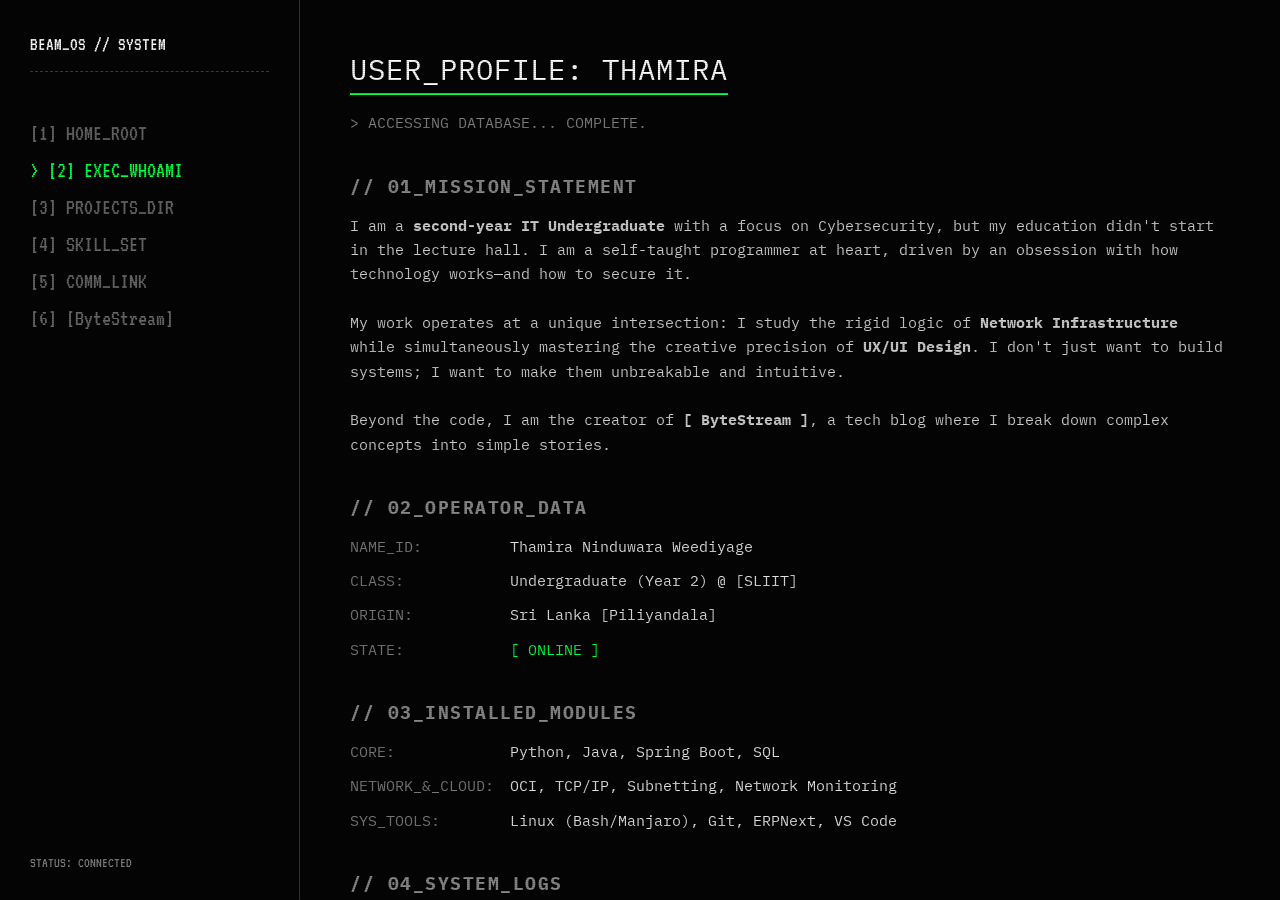
==== commit ecb84295: "feat: add skills diagnostic page and update index navigation link" ====
--- a/about_me.html
+++ b/about_me.html
@@ -1,16 +1,20 @@
 <!DOCTYPE html>
 <html lang="en">
+
 <head>
     <meta charset="UTF-8">
     <meta name="viewport" content="width=device-width, initial-scale=1.0">
     <title>SYSTEM_ROOT // ABOUT</title>
     <link rel="stylesheet" href="style.css">
-    <link href="https://fonts.googleapis.com/css2?family=VT323&family=IBM+Plex+Mono:ital,wght@0,300;0,400;0,500;0,600;0,700;1,300;1,400;1,500;1,600;1,700&display=swap" rel="stylesheet">
-    
+    <link
+        href="https://fonts.googleapis.com/css2?family=VT323&family=IBM+Plex+Mono:ital,wght@0,300;0,400;0,500;0,600;0,700;1,300;1,400;1,500;1,600;1,700&display=swap"
+        rel="stylesheet">
+
     <style>
         /* --- GLOBAL STYLES --- */
         body {
-            overflow: hidden; /* Stops whole page scrolling on desktop */
+            overflow: hidden;
+            /* Stops whole page scrolling on desktop */
             background-color: #050505;
         }
 
@@ -26,14 +30,14 @@
         .sidebar {
             width: 300px;
             height: 100%;
-            border-right: 1px solid #333; 
+            border-right: 1px solid #333;
             padding: 30px;
             box-sizing: border-box;
             display: flex;
             flex-direction: column;
             background: transparent;
             /* Keeps the sidebar fixed in place */
-            flex-shrink: 0; 
+            flex-shrink: 0;
         }
 
         .sidebar-header {
@@ -60,20 +64,24 @@
             font-size: 1.4rem;
         }
 
-        .sidebar a {
+        .sidebar a,
+        .sidebar a:visited {
             text-decoration: none;
-            color: #666; 
+            color: #666;
             display: block;
             transition: color 0.2s;
         }
 
-        .sidebar a:hover, .sidebar a.active {
-            color: #00ff41; 
+        .sidebar a:hover,
+        .sidebar a.active,
+        .sidebar a:hover:visited {
+            color: #00ff41;
         }
 
         /* THE MOBILE TOGGLE BUTTON (HIDDEN ON DESKTOP) */
         .menu-toggle {
-            display: none; /* Invisible by default */
+            display: none;
+            /* Invisible by default */
             background: none;
             border: 1px solid #333;
             color: #00ff41;
@@ -92,31 +100,97 @@
 
         /* --- MAIN CONTENT --- */
         .main-content {
-            flex: 1; 
+            flex: 1;
             padding: 50px;
-            overflow-y: auto; 
+            overflow-y: auto;
             font-family: 'IBM Plex Mono', monospace;
         }
 
-        .main-content::-webkit-scrollbar { width: 0px; }
+        .main-content::-webkit-scrollbar {
+            width: 0px;
+        }
 
         /* TYPOGRAPHY */
-        h1 { font-size: 1.8rem; margin-top: 0; color: #fff; border-bottom: 2px solid #00ff41; display: inline-block; padding-bottom: 5px; text-transform: uppercase; letter-spacing: 1px; }
-        h2 { font-size: 1.1rem; color: #888; margin-top: 40px; margin-bottom: 15px; text-transform: uppercase; border: none; letter-spacing: 1.5px; }
-        p { font-size: 0.95rem; line-height: 1.6; color: #ccc; max-width: 900px; margin-bottom: 20px; }
+        h1 {
+            font-size: 1.8rem;
+            margin-top: 0;
+            color: #fff;
+            border-bottom: 2px solid #00ff41;
+            display: inline-block;
+            padding-bottom: 5px;
+            text-transform: uppercase;
+            letter-spacing: 1px;
+        }
+
+        h2 {
+            font-size: 1.1rem;
+            color: #888;
+            margin-top: 40px;
+            margin-bottom: 15px;
+            text-transform: uppercase;
+            border: none;
+            letter-spacing: 1.5px;
+        }
+
+        p {
+            font-size: 0.95rem;
+            line-height: 1.6;
+            color: #ccc;
+            max-width: 900px;
+            margin-bottom: 20px;
+        }
 
         /* DATA GRID */
-        .data-grid { display: grid; grid-template-columns: 150px 1fr; gap: 10px; font-size: 0.95rem; margin-bottom: 10px; line-height: 1.6; }
-        .label { color: #777; }
-        .value { color: #e0e0e0; }
-        
+        .data-grid {
+            display: grid;
+            grid-template-columns: 150px 1fr;
+            gap: 10px;
+            font-size: 0.95rem;
+            margin-bottom: 10px;
+            line-height: 1.6;
+        }
+
+        .label {
+            color: #777;
+        }
+
+        .value {
+            color: #e0e0e0;
+        }
+
         /* BLINK ANIMATION */
-        .status-alert { display: inline-block; padding: 0 5px; font-weight: bold; color: #00ff41; background-color: transparent; animation: alert-flash 1s steps(2, start) infinite; }
-        @keyframes alert-flash { 0% { background-color: #00ff41; color: #000; box-shadow: 0 0 10px #00ff41; } 50% { background-color: transparent; color: #00ff41; box-shadow: none; } 100% { background-color: #00ff41; color: #000; box-shadow: 0 0 10px #00ff41; } }
+        .status-alert {
+            display: inline-block;
+            padding: 0 5px;
+            font-weight: bold;
+            color: #00ff41;
+            background-color: transparent;
+            animation: alert-flash 1s steps(2, start) infinite;
+        }
+
+        @keyframes alert-flash {
+            0% {
+                background-color: #00ff41;
+                color: #000;
+                box-shadow: 0 0 10px #00ff41;
+            }
+
+            50% {
+                background-color: transparent;
+                color: #00ff41;
+                box-shadow: none;
+            }
+
+            100% {
+                background-color: #00ff41;
+                color: #000;
+                box-shadow: 0 0 10px #00ff41;
+            }
+        }
 
         /* --- MOBILE RESPONSIVE STYLES --- */
         @media (max-width: 768px) {
-            
+
             /* 1. Stack the layout vertically */
             .layout-container {
                 flex-direction: column;
@@ -125,7 +199,8 @@
             /* 2. Adjust Sidebar Dimensions */
             .sidebar {
                 width: 100%;
-                height: auto; /* Only take up necessary space */
+                height: auto;
+                /* Only take up necessary space */
                 border-right: none;
                 border-bottom: 1px solid #333;
                 padding: 20px;
@@ -146,7 +221,8 @@
                 display: none;
                 margin-top: 10px;
                 padding-left: 10px;
-                border-left: 1px dashed #333; /* Visual folder tree line */
+                border-left: 1px dashed #333;
+                /* Visual folder tree line */
             }
 
             /* 6. Class to show links when open */
@@ -158,7 +234,7 @@
             .main-content {
                 padding: 20px;
             }
-            
+
             /* 8. Make H1 smaller on mobile */
             h1 {
                 font-size: 1.5rem;
@@ -166,10 +242,11 @@
         }
     </style>
 </head>
+
 <body>
 
     <div class="layout-container">
-        
+
         <aside class="sidebar">
             <div class="sidebar-header">
                 <p class="mini-title">BEAM_OS // SYSTEM</p>
@@ -184,9 +261,9 @@
                     <li><a href="index.html">[1] HOME_ROOT</a></li>
                     <li><a href="#" class="active">> [2] EXEC_WHOAMI</a></li>
                     <li><a href="#">[3] PROJECTS_DIR</a></li>
-                    <li><a href="#">[4] SKILL_SET</a></li>
+                    <li><a href="skills.html">[4] SKILL_SET</a></li>
                     <li><a href="#">[5] COMM_LINK</a></li>
-                    <li><a href="https://thamiraweediyage.wordpress.com/">[6] [ByteStram]</a></li>
+                    <li><a href="https://thamiraweediyage.wordpress.com/">[6] [ByteStream]</a></li>
                 </ul>
             </nav>
 
@@ -196,20 +273,25 @@
         </aside>
 
         <main class="main-content">
-            
+
             <h1>USER_PROFILE: THAMIRA</h1>
-            
+
             <p style="color: #807e7e; margin-bottom: 30px;">
                 > ACCESSING DATABASE... COMPLETE.
             </p>
 
             <h2>// 01_MISSION_STATEMENT</h2>
             <p>
-                I am a <strong>first-year IT Undergraduate</strong> with a focus on Cybersecurity, but my education didn't start in the lecture hall. I am a self-taught programmer at heart, driven by an obsession with how technology works—and how to secure it.
+                I am a <strong>second-year IT Undergraduate</strong> with a focus on Cybersecurity, but my education
+                didn't start in the lecture hall. I am a self-taught programmer at heart, driven by an obsession with
+                how technology works—and how to secure it.
                 <br><br>
-                My work operates at a unique intersection: I study the rigid logic of <strong>Network Infrastructure</strong> while simultaneously mastering the creative precision of <strong>UX/UI Design</strong>. I don't just want to build systems; I want to make them unbreakable and intuitive.
+                My work operates at a unique intersection: I study the rigid logic of <strong>Network
+                    Infrastructure</strong> while simultaneously mastering the creative precision of <strong>UX/UI
+                    Design</strong>. I don't just want to build systems; I want to make them unbreakable and intuitive.
                 <br><br>
-                Beyond the code, I am the creator of <strong>[ ByteStream ]</strong>, a tech blog where I break down complex concepts into simple stories.
+                Beyond the code, I am the creator of <strong>[ ByteStream ]</strong>, a tech blog where I break down
+                complex concepts into simple stories.
             </p>
 
             <h2>// 02_OPERATOR_DATA</h2>
@@ -218,7 +300,7 @@
                 <div class="value">Thamira Ninduwara Weediyage</div>
 
                 <div class="label">CLASS:</div>
-                <div class="value">Undergraduate (Year 1) @ [SLIIT]</div>
+                <div class="value">Undergraduate (Year 2) @ [SLIIT]</div>
 
                 <div class="label">ORIGIN:</div>
                 <div class="value">Sri Lanka [Piliyandala]</div>
@@ -233,13 +315,13 @@
             <h2>// 03_INSTALLED_MODULES</h2>
             <div class="data-grid">
                 <div class="label">CORE:</div>
-                <div class="value">Java, HTML5, CSS3, JavaScript</div>
-
-                <div class="label">NETWORK:</div>
-                <div class="value">Subnetting, Packet Tracer, TCP/IP</div>
-
-                <div class="label">TOOLS:</div>
-                <div class="value">Git, VS Code, Linux Terminal</div>
+                <div class="value">Python, Java, Spring Boot, SQL</div>
+
+                <div class="label">NETWORK_&_CLOUD:</div>
+                <div class="value">OCI, TCP/IP, Subnetting, Network Monitoring</div>
+
+                <div class="label">SYS_TOOLS:</div>
+                <div class="value">Linux (Bash/Manjaro), Git, ERPNext, VS Code</div>
             </div>
 
             <h2>// 04_SYSTEM_LOGS</h2>
@@ -280,6 +362,5 @@
 
     <script type="module" src="script.js"></script>
 </body>
-</html>
-
-
+
+</html>
